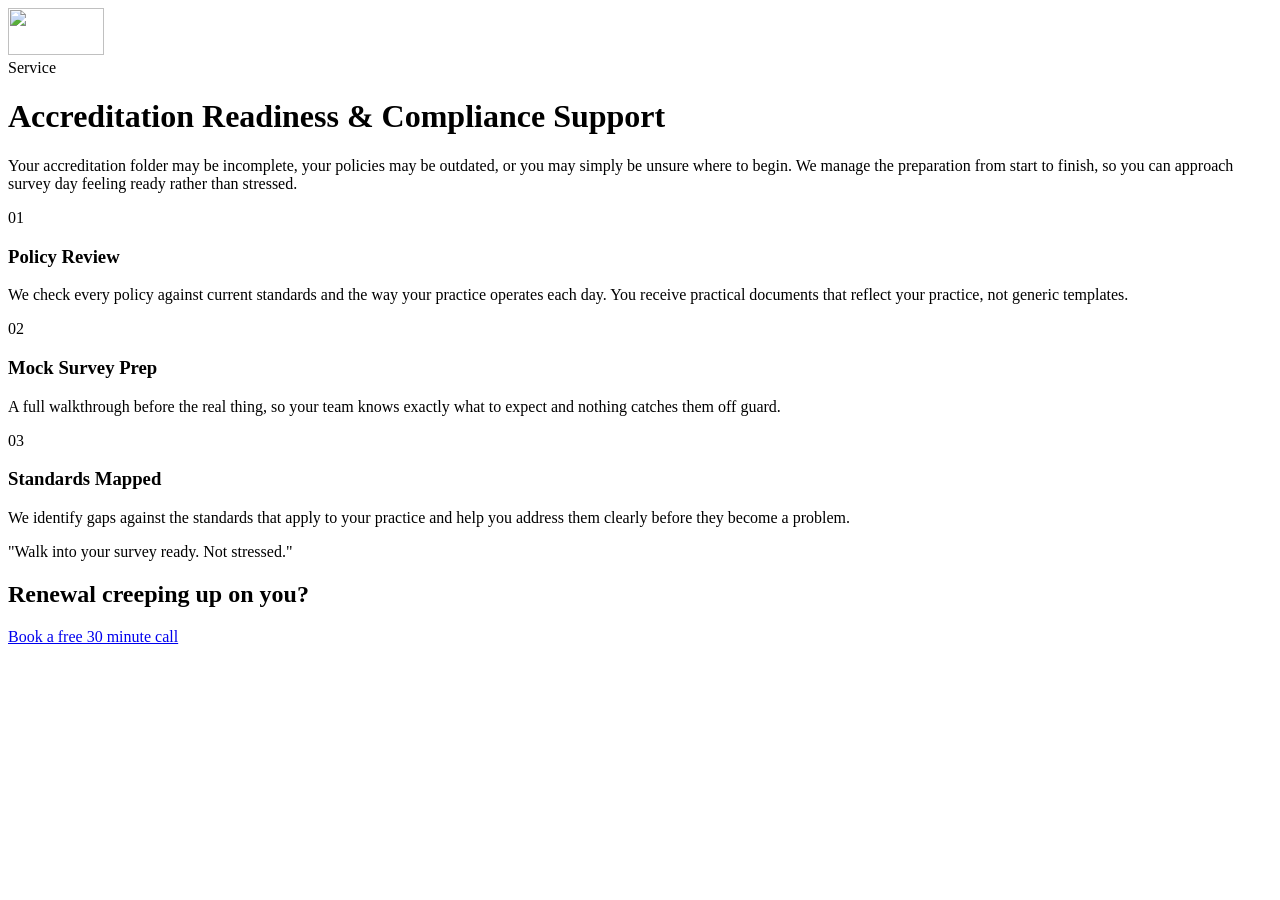
==== accreditation.html @ 15c12a46 "Add files via upload" ====
<!DOCTYPE html>
<html lang="en-AU">
<head>
<meta charset="UTF-8">
<meta name="viewport" content="width=device-width, initial-scale=1">
<title>Accreditation Readiness &amp; Compliance Support | GP Practice Solutions</title>
<meta name="description" content="Policy review, mock survey preparation and standards mapped to the way your practice operates, so accreditation survey day does not come as a surprise. General practice accreditation support across Australia.">
<link rel="canonical" href="https://gppracticesolutions.com.au/accreditation.html">
<meta name="robots" content="index, follow">

<meta property="og:type" content="website">
<meta property="og:title" content="Accreditation Readiness &amp; Compliance Support | GP Practice Solutions">
<meta property="og:description" content="Policy review, mock survey preparation and standards mapped to the way your practice operates.">
<meta property="og:url" content="https://gppracticesolutions.com.au/accreditation.html">
<meta property="og:image" content="https://gppracticesolutions.com.au/images/logo.png">
<meta property="og:locale" content="en_AU">
<meta name="twitter:card" content="summary">

<link rel="icon" href="images/logo.png" type="image/png">
<link rel="preconnect" href="https://fonts.googleapis.com">
<link rel="preconnect" href="https://fonts.gstatic.com" crossorigin>
<link href="https://fonts.googleapis.com/css2?family=Archivo+Black&family=Oswald:wght@300;400;500;600;700&display=swap" rel="stylesheet">
<link rel="stylesheet" href="css/style.css">

<script type="application/ld+json">
{
  "@context": "https://schema.org",
  "@type": "Service",
  "serviceType": "General Practice Accreditation Readiness",
  "provider": { "@type": "ProfessionalService", "name": "GP Practice Solutions" },
  "areaServed": ["Melbourne", "Sydney", "Adelaide", "Brisbane", "Tasmania"],
  "description": "Policy review, mock survey prep, and standards mapping for general practice accreditation."
}
</script>
</head>
<body data-page="accreditation">

<div id="pageLoader" aria-hidden="true">
  <img src="images/logo.png" alt="" width="96" height="47">
  <div class="loader-bar"></div>
</div>

<div id="siteHeader"></div>

<main>
  <div class="detail-hero">
    <div class="wrap">
      <div class="eyebrow">Service</div>
      <h1>Accreditation Readiness &amp; Compliance Support</h1>
      <p>Your accreditation folder may be incomplete, your policies may be outdated, or you may simply be unsure where to begin. We manage the preparation from start to finish, so you can approach survey day feeling ready rather than stressed.</p>
    </div>
  </div>

  <section>
    <div class="wrap">
      <div class="feature-grid">
        <div class="feature-card reveal">
          <div class="num">01</div>
          <h3>Policy Review</h3>
          <p>We check every policy against current standards and the way your practice operates each day. You receive practical documents that reflect your practice, not generic templates.</p>
        </div>
        <div class="feature-card reveal">
          <div class="num">02</div>
          <h3>Mock Survey Prep</h3>
          <p>A full walkthrough before the real thing, so your team knows exactly what to expect and nothing catches them off guard.</p>
        </div>
        <div class="feature-card reveal">
          <div class="num">03</div>
          <h3>Standards Mapped</h3>
          <p>We identify gaps against the standards that apply to your practice and help you address them clearly before they become a problem.</p>
        </div>
      </div>
      <div class="quote-block reveal">
        <p>"Walk into your survey ready. Not stressed."</p>
      </div>
    </div>
  </section>

  <div class="cta-band">
    <div class="wrap">
      <h2 class="reveal">Renewal creeping up on you?</h2>
      <a class="btn btn-primary reveal" href="contact.html">Book a free 30 minute call</a>
    </div>
  </div>
</main>

<div id="siteFooter"></div>

<script src="js/include.js"></script>
<script src="js/main.js"></script>
</body>
</html>
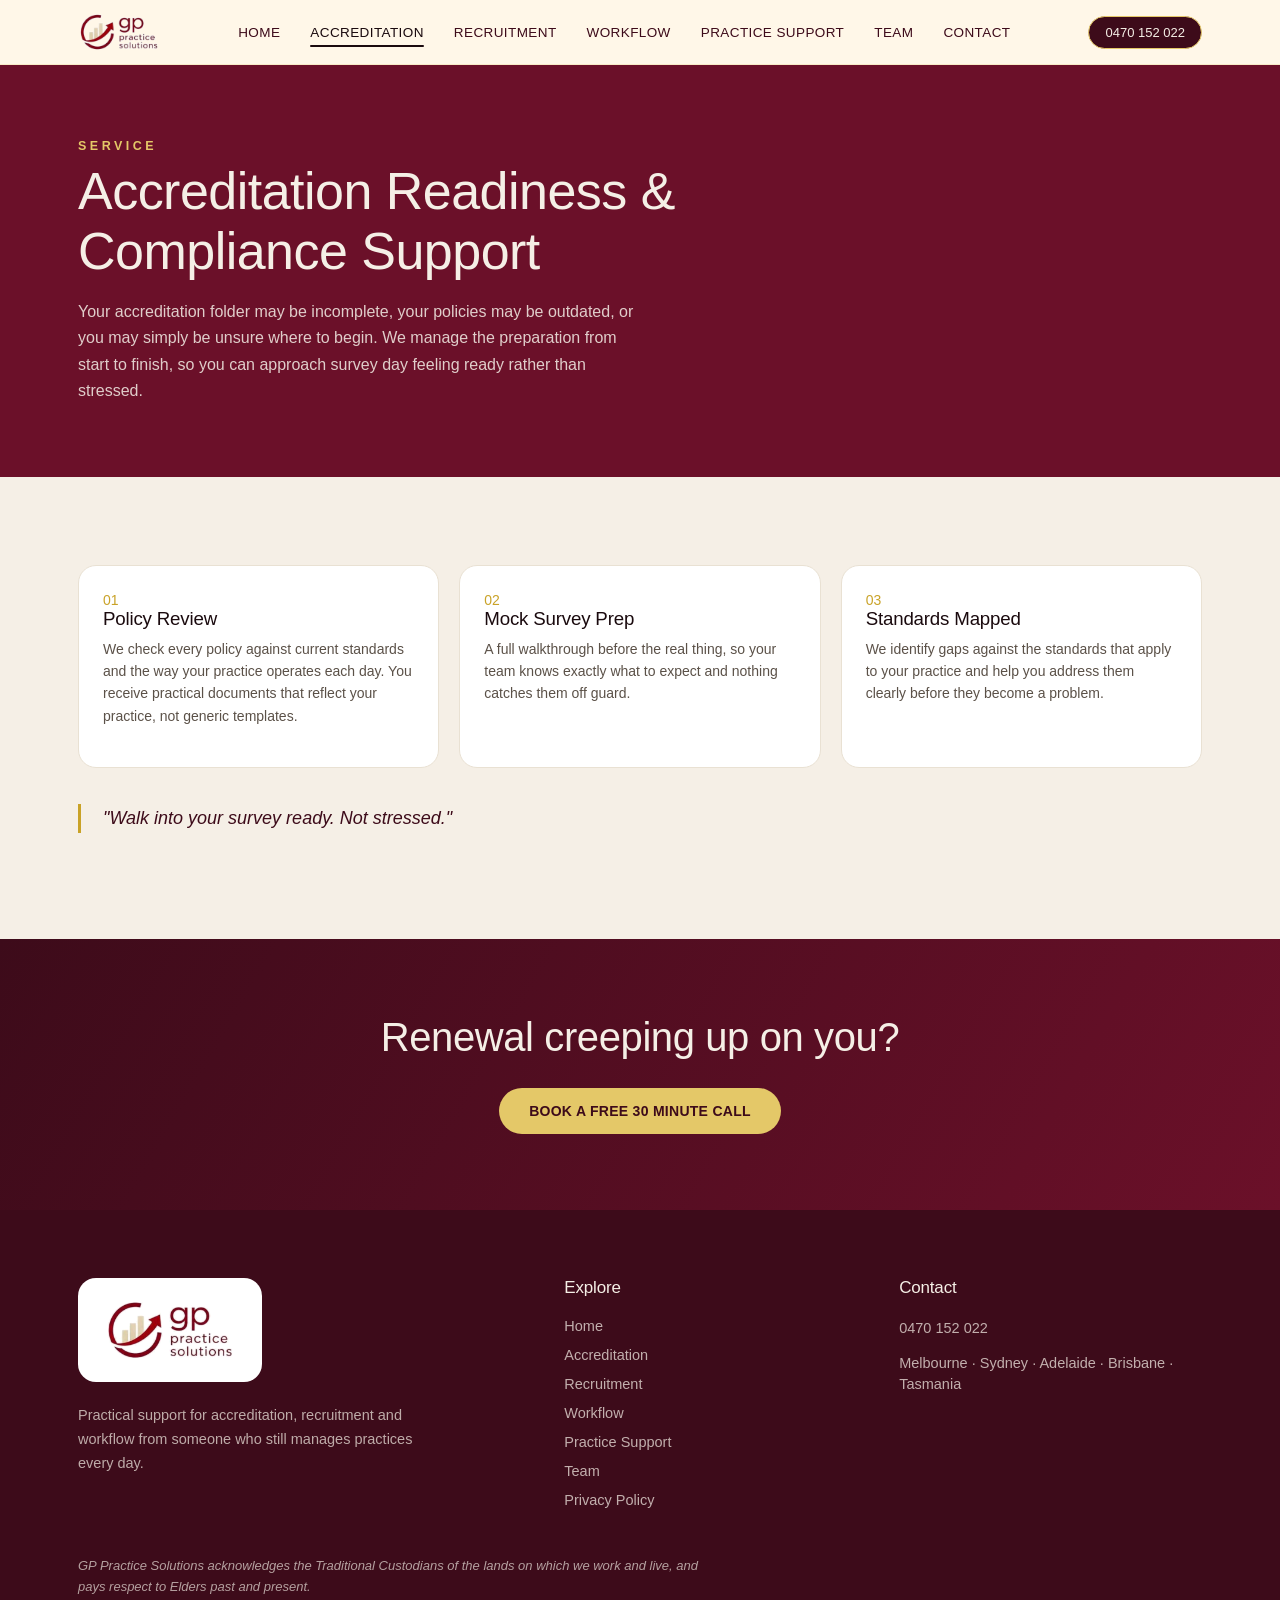
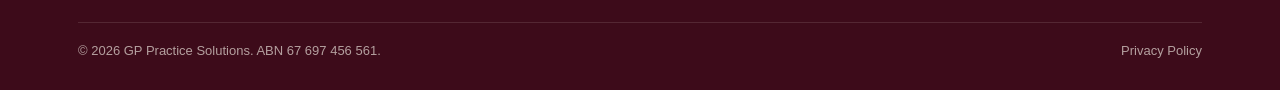
==== commit 9cbf7901: "Update paths for favicon and stylesheets" ====
--- a/accreditation.html
+++ b/accreditation.html
@@ -16,11 +16,11 @@
 <meta property="og:locale" content="en_AU">
 <meta name="twitter:card" content="summary">
 
-<link rel="icon" href="images/logo.png" type="image/png">
+<link rel="icon" href="logo.png" type="image/png">
 <link rel="preconnect" href="https://fonts.googleapis.com">
 <link rel="preconnect" href="https://fonts.gstatic.com" crossorigin>
 <link href="https://fonts.googleapis.com/css2?family=Archivo+Black&family=Oswald:wght@300;400;500;600;700&display=swap" rel="stylesheet">
-<link rel="stylesheet" href="css/style.css">
+<link rel="stylesheet" href="style.css">
 
 <script type="application/ld+json">
 {
@@ -86,7 +86,7 @@
 
 <div id="siteFooter"></div>
 
-<script src="js/include.js"></script>
-<script src="js/main.js"></script>
+<script src="include.js"></script>
+<script src="main.js"></script>
 </body>
 </html>
--- a/style.css
+++ b/style.css
@@ -0,0 +1,1241 @@
+/* =======================================================
+   GP Practice Solutions — Shared Stylesheet
+   ======================================================= */
+
+:root {
+  --burgundy-deep: #3d0b1a;
+  --burgundy: #6b1029;
+  --burgundy-light: #8c3b4d;
+  --burgundy-dark: #3d0b1a;
+  --gold: #c9a227;
+  --gold-soft: #e4c868;
+  --cream: #f5efe6;
+  --cream-dim: #e9e1d3;
+  --soft-cream: rgba(245, 239, 230, 0.85);
+  --ink: #1a0a0e;
+  --muted: #5b5148;
+  --radius: 20px;
+  --shadow: 0 24px 48px -24px rgba(61, 11, 26, 0.28);
+  --max: 1180px;
+}
+
+* {
+  box-sizing: border-box;
+}
+html {
+  scroll-behavior: smooth;
+}
+body {
+  margin: 0;
+  background: var(--cream);
+  color: var(--ink);
+  font-family: "Oswald", sans-serif;
+  font-weight: 400;
+  -webkit-font-smoothing: antialiased;
+}
+h1,
+h2,
+h3,
+.display {
+  font-family: "Archivo Black", sans-serif;
+  font-weight: 400;
+  letter-spacing: -0.01em;
+  margin: 0;
+}
+a {
+  color: inherit;
+  text-decoration: none;
+}
+img {
+  max-width: 100%;
+  display: block;
+}
+.wrap {
+  max-width: var(--max);
+  margin: 0 auto;
+  padding: 0 28px;
+}
+::selection {
+  background: var(--gold-soft);
+  color: var(--ink);
+}
+
+:focus-visible {
+  outline: 3px solid var(--gold);
+  outline-offset: 3px;
+}
+
+/* ---------- PAGE LOADER ---------- */
+#pageLoader {
+  position: fixed;
+  inset: 0;
+  z-index: 9999;
+  background: var(--burgundy-deep);
+  display: flex;
+  align-items: center;
+  justify-content: center;
+  flex-direction: column;
+  gap: 18px;
+  transition:
+    opacity 0.5s ease,
+    visibility 0.5s ease;
+}
+#pageLoader.loaded {
+  opacity: 0;
+  visibility: hidden;
+  pointer-events: none;
+}
+#pageLoader img {
+  width: 96px;
+  height: auto;
+  animation: loaderPulse 1.4s ease-in-out infinite;
+}
+.loader-bar {
+  width: 140px;
+  height: 3px;
+  border-radius: 999px;
+  background: rgba(228, 200, 104, 0.2);
+  overflow: hidden;
+}
+.loader-bar::after {
+  content: "";
+  display: block;
+  width: 40%;
+  height: 100%;
+  background: var(--gold-soft);
+  border-radius: 999px;
+  animation: loaderSlide 1.1s ease-in-out infinite;
+}
+@keyframes loaderPulse {
+  0%,
+  100% {
+    transform: scale(1);
+    opacity: 1;
+  }
+  50% {
+    transform: scale(0.94);
+    opacity: 0.75;
+  }
+}
+@keyframes loaderSlide {
+  0% {
+    transform: translateX(-100%);
+  }
+  100% {
+    transform: translateX(350%);
+  }
+}
+@media (prefers-reduced-motion: reduce) {
+  #pageLoader img,
+  .loader-bar::after {
+    animation: none;
+  }
+}
+
+/* ---------- NAV ---------- */
+header.site-nav {
+  position: sticky;
+  top: 0;
+  z-index: 100;
+  background: rgba(255, 247, 232, 0.95);
+  border-bottom: 1px solid rgba(228, 200, 104, 0.25);
+  backdrop-filter: blur(6px);
+}
+.nav-inner {
+  max-width: var(--max);
+  margin: 0 auto;
+  padding: 12px 28px;
+  display: flex;
+  align-items: center;
+  justify-content: space-between;
+  gap: 24px;
+}
+.brand {
+  display: flex;
+  align-items: center;
+  gap: 10px;
+  font-family: "Archivo Black", sans-serif;
+  color: var(--ink);
+  font-size: 15px;
+  letter-spacing: 0.02em;
+}
+.brand img {
+  height: 40px;
+  width: auto;
+}
+.brand .sub {
+  color: var(--burgundy);
+}
+
+nav.tabs {
+  display: flex;
+  gap: 2px;
+  flex-wrap: wrap;
+}
+nav.tabs a {
+  background: none;
+  border: none;
+  cursor: pointer;
+  font-family: "Oswald", sans-serif;
+  font-weight: 500;
+  font-size: 13.5px;
+  letter-spacing: 0.03em;
+  text-transform: uppercase;
+  color: var(--burgundy-dark);
+  padding: 10px 14px;
+  position: relative;
+  transition: color 0.2s ease;
+  display: inline-block;
+}
+nav.tabs a:hover {
+  color: var(--gold);
+}
+nav.tabs a.active {
+  color: var(--ink);
+}
+nav.tabs a.active::after {
+  content: "";
+  position: absolute;
+  left: 14px;
+  right: 14px;
+  bottom: 3px;
+  height: 2px;
+  background: var(--ink);
+  border-radius: 2px;
+}
+.nav-phone {
+  font-size: 13px;
+  color: var(--cream);
+  white-space: nowrap;
+  border: 1px solid var(--gold-soft);
+  background: var(--burgundy-deep);
+  padding: 8px 16px;
+  border-radius: 999px;
+  display: none;
+}
+.nav-phone:hover {
+  border-color: var(--gold-soft);
+  color: var(--gold-soft);
+}
+.nav-toggle {
+  display: none;
+}
+
+@media (min-width: 860px) {
+  .nav-phone {
+    display: inline-block;
+  }
+}
+@media (max-width: 859px) {
+  nav.tabs {
+    display: none;
+    position: absolute;
+    top: 100%;
+    left: 0;
+    right: 0;
+    background: var(--burgundy-deep);
+    flex-direction: column;
+    padding: 6px 28px 16px;
+    border-bottom: 1px solid rgba(228, 200, 104, 0.25);
+  }
+  nav.tabs.open {
+    display: flex;
+  }
+  nav.tabs a {
+    text-align: left;
+    padding: 12px 4px;
+    color: rgba(245, 239, 230, 0.75);
+  }
+  nav.tabs a.active {
+    color: var(--gold-soft);
+  }
+  nav.tabs a.active::after {
+    bottom: 0;
+    left: 0;
+    right: auto;
+    width: 26px;
+    background: var(--gold-soft);
+  }
+  .nav-toggle {
+    display: inline-flex;
+    flex-direction: column;
+    gap: 5px;
+    background: none;
+    border: none;
+    cursor: pointer;
+    padding: 8px;
+  }
+  .nav-toggle span {
+    width: 22px;
+    height: 2px;
+    background: var(--ink);
+    border-radius: 2px;
+  }
+}
+
+/* ---------- HERO / AMBIENT CANVAS ---------- */
+.hero {
+  position: relative;
+  overflow: hidden;
+  background: linear-gradient(
+    150deg,
+    var(--burgundy-deep) 0%,
+    var(--burgundy) 55%,
+    var(--burgundy-light) 100%
+  );
+  color: var(--cream);
+  padding: 96px 0 84px;
+}
+#particles {
+  position: absolute;
+  inset: 0;
+  width: 100%;
+  height: 100%;
+}
+.hero-inner {
+  position: relative;
+  z-index: 2;
+  max-width: var(--max);
+  margin: 0 auto;
+  padding: 0 28px;
+}
+.eyebrow {
+  font-size: 12.5px;
+  letter-spacing: 0.28em;
+  text-transform: uppercase;
+  color: var(--gold-soft);
+  font-weight: 600;
+  margin-bottom: 18px;
+  opacity: 0;
+  transform: translateY(10px);
+  animation: riseIn 0.7s ease forwards;
+  animation-delay: 0.1s;
+}
+.hero h1 {
+  font-size: clamp(38px, 6.4vw, 78px);
+  line-height: 1.02;
+  max-width: 820px;
+}
+.hero h1 .line {
+  display: block;
+  overflow: hidden;
+}
+.hero h1 .line span {
+  display: inline-block;
+  opacity: 0;
+  transform: translateY(100%);
+  animation: riseIn 0.75s cubic-bezier(0.2, 0.8, 0.2, 1) forwards;
+}
+.hero h1 .line:nth-child(1) span {
+  animation-delay: 0.22s;
+}
+.hero h1 .line:nth-child(2) span {
+  animation-delay: 0.36s;
+}
+@keyframes riseIn {
+  to {
+    opacity: 1;
+    transform: translateY(0);
+  }
+}
+
+.hero p.sub {
+  margin-top: 24px;
+  max-width: 600px;
+  font-size: 19px;
+  line-height: 1.6;
+  color: var(--soft-cream);
+  font-weight: 300;
+  opacity: 0;
+  animation: riseIn 0.7s ease forwards;
+  animation-delay: 0.5s;
+}
+.hero-ctas {
+  margin-top: 34px;
+  display: flex;
+  gap: 16px;
+  flex-wrap: wrap;
+  opacity: 0;
+  animation: riseIn 0.7s ease forwards;
+  animation-delay: 0.65s;
+}
+.btn {
+  font-family: "Oswald", sans-serif;
+  font-weight: 600;
+  font-size: 14px;
+  letter-spacing: 0.02em;
+  text-transform: uppercase;
+  padding: 15px 30px;
+  border-radius: 999px;
+  cursor: pointer;
+  border: none;
+  transition:
+    transform 0.2s ease,
+    box-shadow 0.2s ease;
+  display: inline-flex;
+  align-items: center;
+  gap: 8px;
+}
+.btn-primary {
+  background: var(--gold-soft);
+  color: var(--burgundy-deep);
+}
+.btn-primary:hover {
+  transform: translateY(-2px);
+  box-shadow: 0 10px 24px -8px rgba(201, 162, 39, 0.55);
+}
+.btn-ghost {
+  background: transparent;
+  color: var(--cream);
+  border: 1px solid rgba(245, 239, 230, 0.4);
+}
+.btn-ghost:hover {
+  border-color: var(--gold-soft);
+  color: var(--gold-soft);
+}
+
+/* ---------- JOURNEY (home signature element) ---------- */
+.journey {
+  margin-top: 80px;
+  opacity: 0;
+  animation: riseIn 0.9s ease forwards;
+  animation-delay: 0.85s;
+}
+.journey-track {
+  display: grid;
+  grid-template-columns: 1fr 1fr 1fr;
+  gap: 0;
+  position: relative;
+}
+.journey-line {
+  position: absolute;
+  top: 22px;
+  left: calc(0.6%);
+  right: calc(10.6%);
+  height: 2px;
+  background: rgba(228, 200, 104, 0.25);
+}
+.journey-line-fill {
+  position: absolute;
+  top: 0;
+  left: 0;
+  height: 100%;
+  width: 0%;
+  background: var(--gold-soft);
+  transition: width 1.6s cubic-bezier(0.2, 0.7, 0.2, 1);
+}
+.journey-node {
+  position: relative;
+  padding-top: 0;
+  text-align: left;
+}
+.journey-dot {
+  width: 44px;
+  height: 44px;
+  border-radius: 50%;
+  background: var(--burgundy-deep);
+  border: 2px solid var(--gold-soft);
+  display: flex;
+  align-items: center;
+  justify-content: center;
+  font-family: "Archivo Black", sans-serif;
+  color: var(--gold-soft);
+  font-size: 15px;
+  position: relative;
+  z-index: 2;
+}
+.journey-node h3 {
+  margin-top: 16px;
+  font-size: 17px;
+  color: var(--cream);
+}
+.journey-node p {
+  margin-top: 6px;
+  font-size: 17px;
+  color: var(--gold-soft);
+  max-width: 250px;
+  line-height: 1.5;
+  font-weight: 300;
+}
+
+@media (max-width: 700px) {
+  .journey-track {
+    grid-template-columns: 1fr;
+    gap: 28px;
+  }
+  .journey-line {
+    display: none;
+  }
+}
+
+/* ---------- SECTION SCAFFOLDING ---------- */
+section {
+  padding: 88px 0;
+}
+.section-head {
+  max-width: 640px;
+  margin-bottom: 52px;
+}
+.section-head .eyebrow {
+  color: var(--burgundy);
+  opacity: 1;
+  animation: none;
+}
+.section-head h2 {
+  font-size: clamp(28px, 4vw, 44px);
+  color: var(--ink);
+  margin-top: 14px;
+}
+.section-head p {
+  margin-top: 16px;
+  font-size: 16px;
+  line-height: 1.65;
+  color: #4a4038;
+  font-weight: 300;
+}
+
+.reveal {
+  opacity: 0;
+  transform: translateY(28px);
+  transition:
+    opacity 0.7s ease,
+    transform 0.7s ease;
+}
+.reveal.in {
+  opacity: 1;
+  transform: translateY(0);
+}
+
+/* ---------- PILLARS ---------- */
+.pillars {
+  display: grid;
+  grid-template-columns: repeat(3, 1fr);
+  gap: 22px;
+}
+.pillar-card {
+  background: #fff;
+  border: 1px solid #e9e1d3;
+  border-radius: 20px;
+  padding: 32px 28px;
+  transition:
+    transform 0.25s ease,
+    box-shadow 0.25s ease,
+    border-color 0.25s ease;
+}
+.pillar-card:hover {
+  transform: translateY(-6px);
+  box-shadow: 0 24px 48px -24px rgba(61, 11, 26, 0.28);
+  border-color: var(--gold-soft);
+}
+.pillar-icon {
+  width: 52px;
+  height: 52px;
+  margin-bottom: 20px;
+}
+.pillar-card h3 {
+  font-size: 20px;
+  color: var(--burgundy-deep);
+}
+.pillar-card p {
+  margin-top: 10px;
+  font-size: 14.5px;
+  line-height: 1.6;
+  color: #5b5148;
+  font-weight: 300;
+}
+.pillar-card .go {
+  margin-top: 18px;
+  font-size: 12.5px;
+  text-transform: uppercase;
+  letter-spacing: 0.08em;
+  color: var(--burgundy);
+  font-weight: 600;
+  cursor: pointer;
+  display: inline-flex;
+  align-items: center;
+  gap: 6px;
+}
+.pillar-card .go:hover {
+  color: var(--gold);
+}
+
+@media (max-width: 820px) {
+  .pillars {
+    grid-template-columns: 1fr;
+  }
+}
+
+/* ---------- CREDENTIAL RIBBON ---------- */
+.ribbon {
+  background: var(--burgundy-deep);
+  color: var(--cream);
+  padding: 34px 0;
+}
+.ribbon-inner {
+  display: flex;
+  flex-wrap: wrap;
+  gap: 14px 34px;
+  align-items: center;
+  justify-content: center;
+  font-size: 13px;
+  letter-spacing: 0.03em;
+  text-transform: uppercase;
+  font-weight: 500;
+}
+.ribbon-inner span {
+  color: var(--gold-soft);
+}
+.ribbon-dot {
+  opacity: 0.35;
+}
+
+/* ---------- STATS ---------- */
+.stats {
+  display: grid;
+  grid-template-columns: repeat(3, 1fr);
+  gap: 24px;
+  text-align: left;
+}
+.stat-num {
+  font-family: "Archivo Black", sans-serif;
+  font-size: clamp(38px, 5vw, 58px);
+  color: var(--burgundy-deep);
+}
+.stat-label {
+  margin-top: 8px;
+  font-size: 13.5px;
+  color: #5b5148;
+  text-transform: uppercase;
+  letter-spacing: 0.05em;
+}
+@media (max-width: 700px) {
+  .stats {
+    grid-template-columns: 1fr;
+  }
+}
+
+/* ---------- DETAIL PANELS (service page content) ---------- */
+.detail-hero {
+  background: var(--burgundy);
+  color: var(--cream);
+  padding: 64px 0 56px;
+}
+.detail-hero .eyebrow {
+  opacity: 1;
+  animation: none;
+}
+.detail-hero h1 {
+  font-size: clamp(30px, 4.5vw, 52px);
+  margin-top: 14px;
+  max-width: 680px;
+}
+.detail-hero p {
+  margin-top: 18px;
+  max-width: 560px;
+  font-size: 16px;
+  line-height: 1.65;
+  color: rgba(245, 239, 230, 0.85);
+  font-weight: 300;
+}
+
+.feature-grid {
+  display: grid;
+  grid-template-columns: repeat(3, 1fr);
+  gap: 20px;
+}
+.feature-card {
+  background: #fff;
+  border: 1px solid #e9e1d3;
+  border-radius: 18px;
+  padding: 26px 24px;
+}
+.feature-card .num {
+  font-family: "Archivo Black", sans-serif;
+  color: var(--gold);
+  font-size: 14px;
+}
+.feature-card h4 {
+  font-family: "Archivo Black", sans-serif;
+  font-size: 17px;
+  margin-top: 10px;
+  color: var(--burgundy-deep);
+}
+.feature-card p {
+  margin-top: 8px;
+  font-size: 14px;
+  line-height: 1.6;
+  color: #5b5148;
+  font-weight: 300;
+}
+@media (max-width: 820px) {
+  .feature-grid {
+    grid-template-columns: 1fr;
+  }
+}
+
+.role-chip-row {
+  display: flex;
+  flex-wrap: wrap;
+  gap: 12px;
+  margin-top: 30px;
+}
+.role-chip {
+  background: #fff;
+  border: 1px solid #e9e1d3;
+  border-radius: 999px;
+  padding: 10px 20px;
+  font-size: 13.5px;
+  font-weight: 500;
+  color: var(--burgundy-deep);
+  display: flex;
+  align-items: center;
+  gap: 8px;
+}
+.role-chip .dot {
+  width: 7px;
+  height: 7px;
+  border-radius: 50%;
+  background: var(--gold);
+}
+
+.quote-block {
+  border-left: 3px solid var(--gold);
+  padding-left: 22px;
+  margin-top: 36px;
+  max-width: 620px;
+}
+.quote-block p {
+  font-size: 18px;
+  line-height: 1.6;
+  color: var(--burgundy-deep);
+  font-style: italic;
+  font-weight: 300;
+}
+
+/* ---------- TEAM ---------- */
+.about-grid {
+  display: grid;
+  grid-template-columns: 280px 1fr;
+  gap: 56px;
+  align-items: start;
+}
+.about-photo {
+  width: 100%;
+  aspect-ratio: 1;
+  border-radius: 24px;
+  background: linear-gradient(
+    150deg,
+    var(--burgundy-deep),
+    var(--burgundy-light)
+  );
+  display: flex;
+  align-items: center;
+  justify-content: center;
+}
+.about-photo img {
+  width: 60%;
+}
+.credential-list {
+  margin-top: 26px;
+  display: flex;
+  flex-direction: column;
+  gap: 12px;
+  padding: 0;
+}
+.credential-list li {
+  list-style: none;
+  display: flex;
+  gap: 12px;
+  align-items: flex-start;
+  font-size: 14.5px;
+  color: #4a4038;
+  line-height: 1.5;
+  font-weight: 300;
+}
+.credential-list li::before {
+  content: "";
+  flex: none;
+  width: 8px;
+  height: 8px;
+  border-radius: 50%;
+  background: var(--gold);
+  margin-top: 7px;
+}
+.credential-list b {
+  color: var(--ink);
+  font-weight: 500;
+}
+@media (max-width: 760px) {
+  .about-grid {
+    grid-template-columns: 1fr;
+  }
+  .about-photo {
+    max-width: 220px;
+  }
+}
+
+/* ---------- CONTACT ---------- */
+.contact-grid {
+  display: grid;
+  grid-template-columns: 1fr 1fr;
+  gap: 56px;
+}
+.contact-info h2 {
+  font-size: 22px;
+  color: var(--burgundy-deep);
+}
+.contact-line {
+  margin-top: 18px;
+  font-size: 15px;
+  color: #4a4038;
+}
+.contact-line a {
+  color: var(--burgundy);
+  font-weight: 500;
+}
+.contact-line a:hover {
+  color: var(--gold);
+}
+.area-chips {
+  display: flex;
+  flex-wrap: wrap;
+  gap: 10px;
+  margin-top: 22px;
+}
+.area-chips span {
+  background: var(--cream-dim);
+  border-radius: 999px;
+  padding: 8px 16px;
+  font-size: 13px;
+  color: var(--burgundy-deep);
+  font-weight: 500;
+}
+form.contact-form {
+  display: flex;
+  flex-direction: column;
+  gap: 14px;
+}
+form.contact-form input,
+form.contact-form textarea {
+  font-family: "Oswald", sans-serif;
+  font-size: 14.5px;
+  border: 1px solid #d9d0c2;
+  border-radius: 12px;
+  padding: 14px 16px;
+  background: #fff;
+  color: var(--ink);
+  resize: vertical;
+}
+form.contact-form input:focus,
+form.contact-form textarea:focus {
+  outline: none;
+  border-color: var(--gold);
+}
+form.contact-form label {
+  font-size: 12.5px;
+  text-transform: uppercase;
+  letter-spacing: 0.05em;
+  color: #5b5148;
+  margin-bottom: -8px;
+}
+@media (max-width: 760px) {
+  .contact-grid {
+    grid-template-columns: 1fr;
+  }
+}
+
+/* ---------- CTA BAND ---------- */
+.cta-band {
+  background: linear-gradient(120deg, var(--burgundy-deep), var(--burgundy));
+  color: var(--cream);
+  text-align: center;
+  padding: 76px 0;
+}
+.cta-band h2 {
+  font-size: clamp(26px, 4vw, 40px);
+  max-width: 640px;
+  margin: 0 auto;
+}
+.cta-band .btn-primary {
+  margin-top: 28px;
+}
+
+/* ---------- FOOTER ---------- */
+footer {
+  background: var(--burgundy-deep);
+  color: rgba(245, 239, 230, 0.65);
+  padding: 68px 0 32px;
+  font-size: 13px;
+}
+
+.footer-grid {
+  display: grid;
+  grid-template-columns: 1.5fr 1fr 1fr;
+  gap: 40px 32px;
+}
+
+.footer-brand-col {
+  display: flex;
+  flex-direction: column;
+  align-items: flex-start;
+}
+.footer-logo-box {
+  background: #fff;
+  border-radius: 18px;
+  padding: 20px 26px;
+  display: inline-flex;
+  align-items: center;
+}
+.footer-logo-box img {
+  height: 64px;
+  width: auto;
+}
+.footer-tagline {
+  margin-top: 22px;
+  max-width: 340px;
+  font-size: 14.5px;
+  line-height: 1.65;
+  color: rgba(245, 239, 230, 0.7);
+  font-weight: 300;
+}
+
+.footer-col h3 {
+  font-family: "Archivo Black", sans-serif;
+  font-size: 17px;
+  color: var(--cream);
+  margin-bottom: 20px;
+}
+.footer-col nav.footer-links {
+  display: flex;
+  flex-direction: column;
+  gap: 13px;
+}
+.footer-col nav.footer-links a {
+  font-size: 14.5px;
+  color: rgba(245, 239, 230, 0.72);
+  font-weight: 300;
+  transition: color 0.2s ease;
+}
+.footer-col nav.footer-links a:hover {
+  color: var(--gold-soft);
+}
+.footer-contact-list {
+  display: flex;
+  flex-direction: column;
+  gap: 13px;
+}
+.footer-contact-list a,
+.footer-contact-list span {
+  font-size: 14.5px;
+  color: rgba(245, 239, 230, 0.72);
+  font-weight: 300;
+  line-height: 1.5;
+}
+.footer-contact-list a:hover {
+  color: var(--gold-soft);
+}
+
+@media (max-width: 820px) {
+  .footer-grid {
+    grid-template-columns: 1fr 1fr;
+  }
+  .footer-brand-col {
+    grid-column: 1 / -1;
+  }
+}
+@media (max-width: 560px) {
+  .footer-grid {
+    grid-template-columns: 1fr;
+  }
+}
+
+.footer-ack {
+  margin-top: 48px;
+  font-style: italic;
+  max-width: 640px;
+  line-height: 1.6;
+  font-weight: 300;
+}
+.footer-bottom {
+  margin-top: 24px;
+  border-top: 1px solid rgba(245, 239, 230, 0.12);
+  padding-top: 20px;
+  display: flex;
+  justify-content: space-between;
+  flex-wrap: wrap;
+  gap: 10px;
+}
+
+@media (prefers-reduced-motion: reduce) {
+  * {
+    animation-duration: 0.01ms !important;
+    animation-iteration-count: 1 !important;
+    transition-duration: 0.01ms !important;
+  }
+}
+
+/* ---------- SECTION VARIANT ---------- */
+section.alt{
+  background: var(--cream-dim);
+}
+
+/* ---------- GENERIC GRIDS ---------- */
+.grid-2{
+  display:grid;
+  grid-template-columns:repeat(2,1fr);
+  gap:22px;
+}
+.grid-3{
+  display:grid;
+  grid-template-columns:repeat(3,1fr);
+  gap:22px;
+}
+@media (max-width:820px){
+  .grid-2, .grid-3{ grid-template-columns:1fr; }
+}
+
+/* ---------- GENERIC CARD ---------- */
+.card{
+  background:#fff;
+  border:1px solid var(--cream-dim);
+  border-radius:var(--radius);
+  padding:32px 28px;
+}
+
+/* ---------- SERVICE PATH CARDS ---------- */
+.service-path{
+  position:relative;
+  overflow:hidden;
+}
+.service-path::before{
+  content:"";
+  position:absolute;
+  inset:0 0 auto 0;
+  height:5px;
+  background:linear-gradient(90deg, var(--burgundy), var(--gold));
+}
+.card-number{
+  display:inline-block;
+  font-family:'Archivo Black', sans-serif;
+  color:var(--gold);
+  font-size:14px;
+}
+.service-path h3{
+  margin-top:14px;
+  font-size:20px;
+  color:var(--burgundy-deep);
+}
+.service-path > p{
+  margin-top:10px;
+  font-size:14.5px;
+  line-height:1.6;
+  color:var(--muted);
+  font-weight:300;
+}
+.check-list{
+  display:grid;
+  gap:12px;
+  padding:0;
+  margin:24px 0 0;
+}
+.check-list li{
+  list-style:none;
+  position:relative;
+  padding-left:28px;
+  color:var(--muted);
+  font-size:14px;
+  line-height:1.5;
+  font-weight:300;
+}
+.check-list li::before{
+  content:"✓";
+  position:absolute;
+  left:0;
+  top:0;
+  color:var(--burgundy);
+  font-weight:900;
+}
+
+/* ---------- SUPPORT STRIP ---------- */
+.support-strip{
+  display:grid;
+  grid-template-columns:repeat(4,1fr);
+  gap:16px;
+  margin-top:26px;
+}
+.support-item{
+  background:#fff;
+  border:1px solid rgba(107,16,41,0.1);
+  border-radius:16px;
+  padding:22px 20px;
+}
+.support-item h3{
+  font-family:'Archivo Black', sans-serif;
+  font-size:16.5px;
+  color:var(--burgundy-deep);
+  margin-bottom:8px;
+}
+.support-item p{
+  margin:0;
+  color:var(--muted);
+  font-size:14px;
+  line-height:1.55;
+  font-weight:300;
+}
+@media (max-width:980px){
+  .support-strip{ grid-template-columns:repeat(2,1fr); }
+}
+@media (max-width:560px){
+  .support-strip{ grid-template-columns:1fr; }
+}
+
+/* ---------- PROCESS GRID ---------- */
+.process-grid{
+  display:grid;
+  grid-template-columns:repeat(4,1fr);
+  gap:18px;
+  counter-reset:step;
+}
+.process-step{
+  background:#fff;
+  border-radius:18px;
+  padding:26px 24px;
+  border:1px solid rgba(107,16,41,0.09);
+}
+.process-step::before{
+  counter-increment:step;
+  content:"0" counter(step);
+  display:block;
+  font-family:'Archivo Black', sans-serif;
+  color:var(--burgundy);
+  font-weight:900;
+  font-size:13px;
+  margin-bottom:12px;
+}
+.process-step h3{
+  font-size:18px;
+  color:var(--burgundy-deep);
+  margin-bottom:8px;
+}
+.process-step p{
+  margin:0;
+  color:var(--muted);
+  font-size:14px;
+  line-height:1.6;
+  font-weight:300;
+}
+@media (max-width:980px){
+  .process-grid{ grid-template-columns:repeat(2,1fr); }
+}
+@media (max-width:560px){
+  .process-grid{ grid-template-columns:1fr; }
+}
+
+/* ---------- HERO ACTIONS (detail page CTA row) ---------- */
+.hero-actions{
+  margin-top:26px;
+  display:flex;
+  gap:16px;
+  flex-wrap:wrap;
+}
+
+/* ---------- TEAM GRID (photo card layout) ---------- */
+.team-grid{
+  display:grid;
+  grid-template-columns:330px 1fr;
+  gap:52px;
+  align-items:start;
+}
+.team-photo{
+  background:#fff;
+  border-radius:var(--radius);
+  padding:24px;
+  box-shadow:var(--shadow);
+}
+.team-photo img{
+  width:100%;
+  height:auto;
+}
+@media (max-width:760px){
+  .team-grid{ grid-template-columns:1fr; }
+  .team-photo{ max-width:280px; margin:0 auto; }
+}
+
+
+/* ---------- PRIVACY POLICY ---------- */
+.policy-updated{
+  margin-top:16px !important;
+  font-size:13px !important;
+  color:rgba(245,239,230,0.72) !important;
+}
+.policy-layout{
+  display:grid;
+  grid-template-columns:minmax(210px, 260px) minmax(0, 1fr);
+  gap:56px;
+  align-items:start;
+}
+.policy-toc{
+  position:sticky;
+  top:96px;
+  background:#fff;
+  border:1px solid #e9e1d3;
+  border-radius:18px;
+  padding:24px;
+  display:flex;
+  flex-direction:column;
+  gap:10px;
+}
+.policy-toc h2{
+  font-size:18px;
+  color:var(--burgundy-deep);
+  margin-bottom:6px;
+}
+.policy-toc a{
+  font-size:13.5px;
+  line-height:1.4;
+  color:#5b5148;
+}
+.policy-toc a:hover{ color:var(--burgundy); }
+.policy-content{ max-width:780px; }
+.policy-content > section{
+  padding:0 0 38px;
+  scroll-margin-top:110px;
+}
+.policy-content h2{
+  font-size:24px;
+  color:var(--burgundy-deep);
+  margin-bottom:14px;
+}
+.policy-content p,
+.policy-content li{
+  font-size:15px;
+  line-height:1.75;
+  color:#4a4038;
+  font-weight:300;
+}
+.policy-content p{ margin:0 0 14px; }
+.policy-content ul{ margin:8px 0 16px; padding-left:24px; }
+.policy-content li{ margin:7px 0; }
+.policy-content a{
+  color:var(--burgundy);
+  text-decoration:underline;
+  text-underline-offset:3px;
+}
+.privacy-note{
+  margin-top:26px;
+  max-width:560px;
+  font-size:13.5px;
+  line-height:1.65;
+  color:#5b5148;
+}
+.privacy-note a{
+  color:var(--burgundy);
+  font-weight:500;
+  text-decoration:underline;
+  text-underline-offset:3px;
+}
+.footer-bottom a:hover{ color:var(--gold-soft); }
+@media (max-width:820px){
+  .policy-layout{ grid-template-columns:1fr; gap:34px; }
+  .policy-toc{ position:static; }
+}
